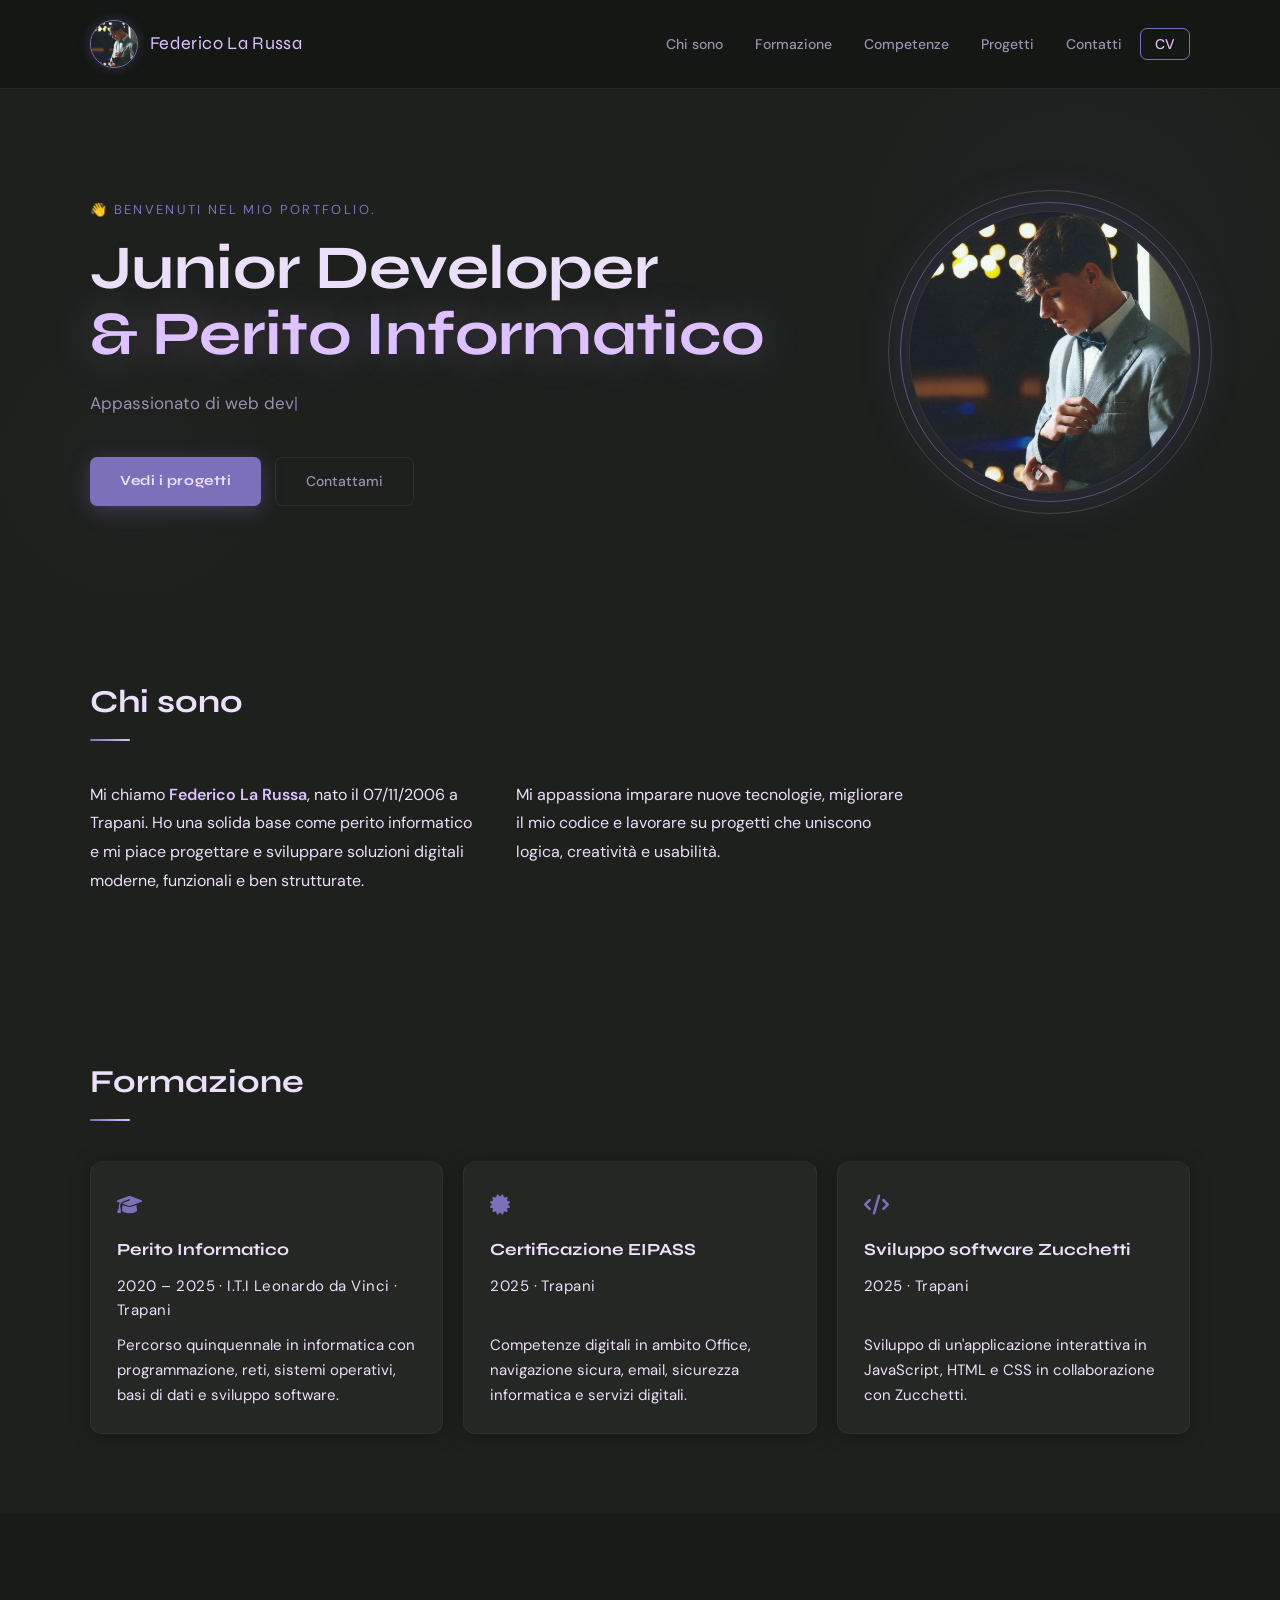
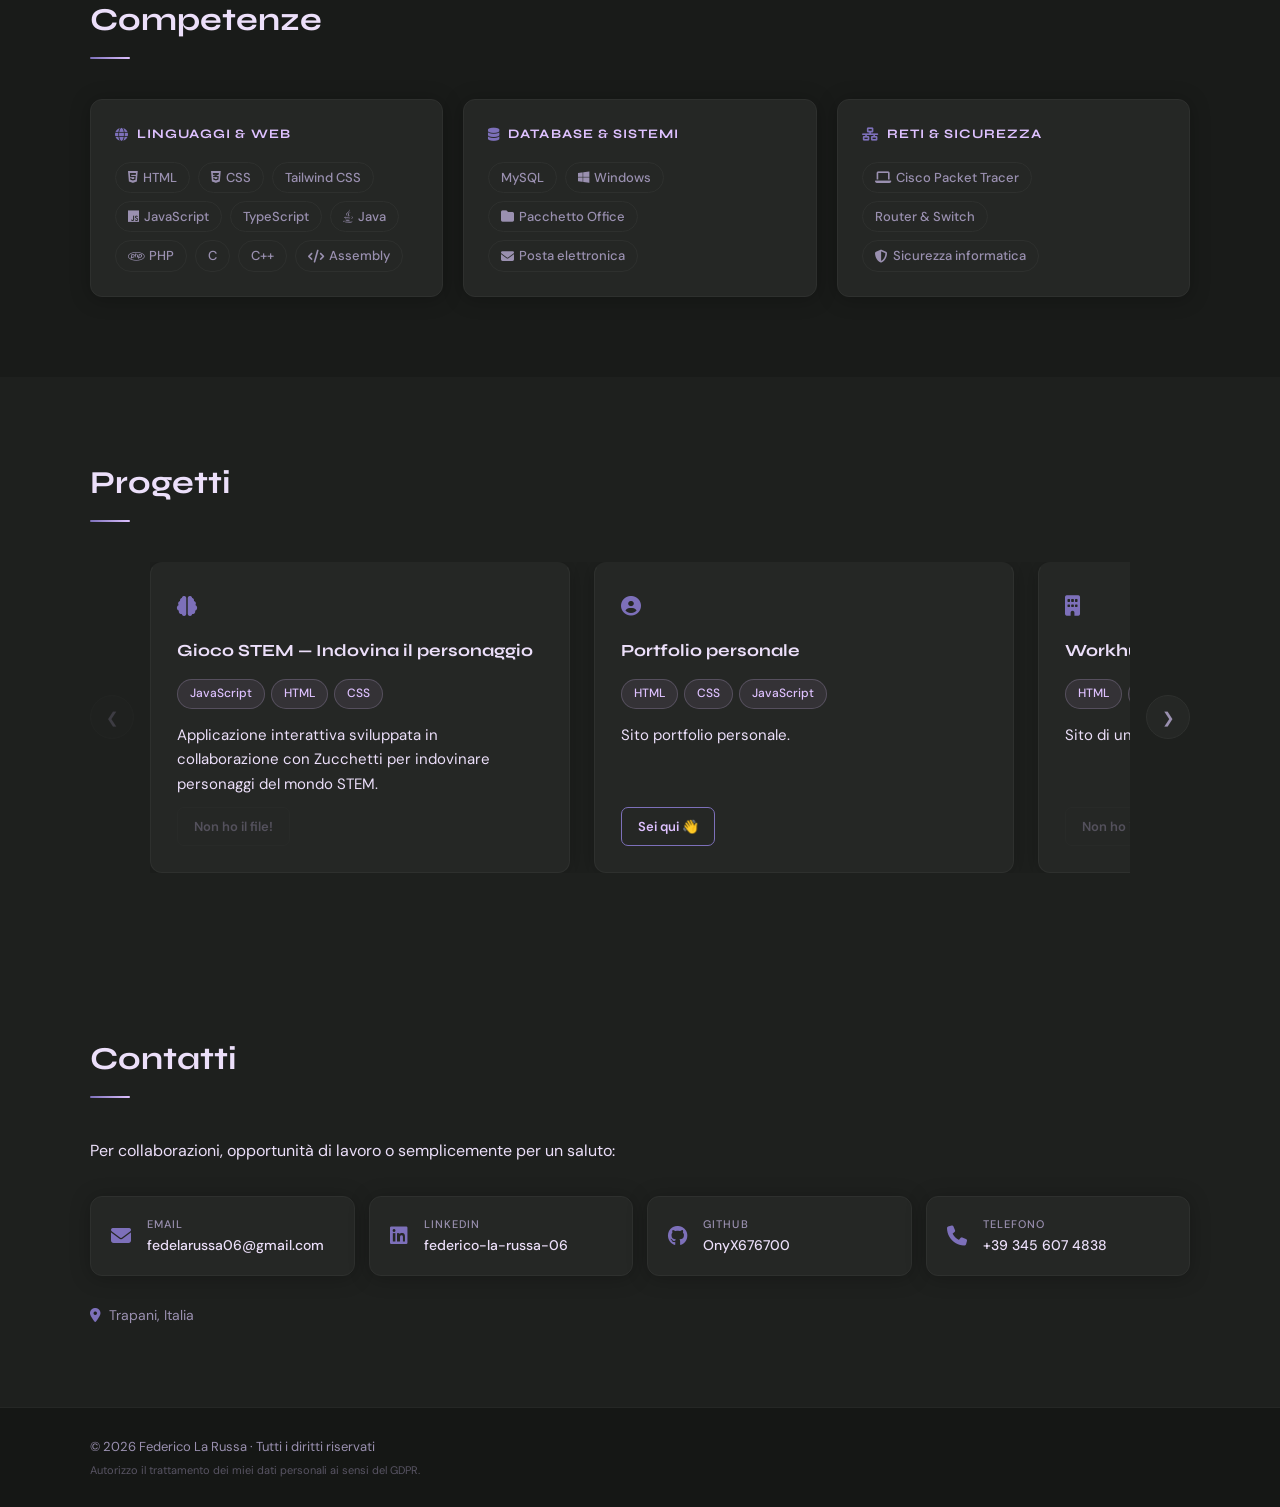
==== portfolio/homepage.html @ 100d07de "aggiunta CV, sistemato carousel e inifne img" ====
<!DOCTYPE html>
<html lang="it">
<head>
  <meta charset="UTF-8">
  <title>Personal Portfolio</title>
  <meta name="viewport" content="width=device-width, initial-scale=1">
  <link rel="icon" href="img/logo.png" type="image/jpeg">
  <meta name="description" content="Portfolio di Federico La Russa, Junior Developer e Perito Informatico da Trapani.">
  <meta name="author" content="Federico La Russa">
  <meta property="og:title" content="Personal Portfolio">
  <meta property="og:description" content="Portfolio di Federico La Russa, Junior Developer e Perito Informatico.">
  <meta property="og:type" content="website">
  <meta property="og:image" content="img/Pic.png">
  <link rel="preconnect" href="https://fonts.googleapis.com">
  <link rel="preconnect" href="https://fonts.gstatic.com" crossorigin>
  <link href="https://fonts.googleapis.com/css2?family=Syne:wght@700;800&family=DM+Sans:wght@400;500&display=swap" rel="stylesheet">
  <link rel="stylesheet" href="https://cdnjs.cloudflare.com/ajax/libs/font-awesome/6.5.2/css/all.min.css">
  <link rel="stylesheet" href="styles.css">
  <script src="function.js" defer></script>
</head>
<body>

<header id="site-header">
  <div class="container header-content">
    <div class="header-left">
      <img src="img/Pic.png" alt="Foto di Federico La Russa" class="profile-pic" width="48" height="48" fetchpriority="high">
      <span class="header-name">Federico La Russa</span>
    </div>
    <nav aria-label="Navigazione principale">
      <ul>
        <li><a href="#about" data-nav>Chi sono</a></li>
        <li><a href="#education" data-nav>Formazione</a></li>
        <li><a href="#skills" data-nav>Competenze</a></li>
        <li><a href="#projects" data-nav>Progetti</a></li>
        <li><a href="#contact" data-nav>Contatti</a></li>
        <li><a href="cv.pdf" download="CV.pdf" class="cv-link">CV</a></li>
      </ul>
    </nav>
  </div>
</header>

<main>

  <section id="hero">
    <div class="container hero-layout">
      <div class="hero-text">
        <p class="hero-label">👋 Benvenuti nel mio portfolio.</p>
        <h1>Junior Developer<br><span class="accent">&amp; Perito Informatico</span></h1>
        <p class="hero-sub" id="typing-target"></p>
        <div class="hero-cta">
          <a href="#projects" class="btn-primary">Vedi i progetti</a>
          <a href="#contact" class="btn-ghost">Contattami</a>
        </div>
      </div>
      <div class="hero-image">
        <div class="avatar-ring">
          <img src="img/Pic.png" alt="Ritratto di Federico La Russa" class="avatar" width="280" height="280">
        </div>
      </div>
    </div>
  </section>

  <section id="about">
    <div class="container">
      <h2 class="section-title reveal">Chi sono</h2>
      <div class="about-grid reveal">
        <p>Mi chiamo <strong>Federico La Russa</strong>, nato il 07/11/2006 a Trapani. Ho una solida base come perito informatico e mi piace progettare e sviluppare soluzioni digitali moderne, funzionali e ben strutturate.</p>
        <p>Mi appassiona imparare nuove tecnologie, migliorare il mio codice e lavorare su progetti che uniscono logica, creatività e usabilità.</p>
      </div>
    </div>
  </section>

  <section id="education">
    <div class="container">
      <h2 class="section-title reveal">Formazione</h2>
      <div class="cards">
        <article class="card reveal">
          <div class="card-icon"><i class="fa-solid fa-graduation-cap"></i></div>
          <h3>Perito Informatico</h3>
          <p class="card-meta">2020 – 2025 · I.T.I Leonardo da Vinci · Trapani</p>
          <p>Percorso quinquennale in informatica con programmazione, reti, sistemi operativi, basi di dati e sviluppo software.</p>
        </article>
        <article class="card reveal">
          <div class="card-icon"><i class="fa-solid fa-certificate"></i></div>
          <h3>Certificazione EIPASS</h3>
          <p class="card-meta">2025 · Trapani</p>
          <p>Competenze digitali in ambito Office, navigazione sicura, email, sicurezza informatica e servizi digitali.</p>
        </article>
        <article class="card reveal">
          <div class="card-icon"><i class="fa-solid fa-code"></i></div>
          <h3>Sviluppo software Zucchetti</h3>
          <p class="card-meta">2025 · Trapani</p>
          <p>Sviluppo di un'applicazione interattiva in JavaScript, HTML e CSS in collaborazione con Zucchetti.</p>
        </article>
      </div>
    </div>
  </section>

  <section id="skills">
    <div class="container">
      <h2 class="section-title reveal">Competenze</h2>
      <div class="skills-grid">
        <div class="skill-group reveal">
          <h3><i class="fa-solid fa-globe"></i> Linguaggi &amp; Web</h3>
          <div class="badges">
            <span class="badge"><i class="fa-brands fa-html5"></i> HTML</span>
            <span class="badge"><i class="fa-brands fa-css3-alt"></i> CSS</span>
            <span class="badge"> Tailwind CSS</span>
            <span class="badge"><i class="fa-brands fa-js"></i> JavaScript</span>
            <span class="badge"> TypeScript</span>
            <span class="badge"><i class="fa-brands fa-java"></i> Java</span>
            <span class="badge"><i class="fa-brands fa-php"></i> PHP</span>
            <span class="badge"> C</span>
            <span class="badge"> C++</span>
            <span class="badge"><i class="fa-solid fa-code"></i> Assembly</span>
          </div>
        </div>
        <div class="skill-group reveal">
          <h3><i class="fa-solid fa-database"></i> Database &amp; Sistemi</h3>
          <div class="badges">
            <span class="badge"> MySQL</span>
            <span class="badge"><i class="fa-brands fa-windows"></i> Windows</span>
            <span class="badge"><i class="fa-solid fa-folder"></i> Pacchetto Office</span>
            <span class="badge"><i class="fa-solid fa-envelope"></i> Posta elettronica</span>
          </div>
        </div>
        <div class="skill-group reveal">
          <h3><i class="fa-solid fa-network-wired"></i> Reti &amp; Sicurezza</h3>
          <div class="badges">
            <span class="badge"><i class="fa-solid fa-laptop"></i> Cisco Packet Tracer</span>
            <span class="badge"> Router &amp; Switch</span>
            <span class="badge"><i class="fa-solid fa-shield-alt"></i> Sicurezza informatica</span>
          </div>
        </div>
      </div>
    </div>
  </section>

  <section id="projects">
    <div class="container">
      <h2 class="section-title reveal">Progetti</h2>
      <div class="carousel-wrapper">
        <button class="carousel-btn prev" aria-label="Precedente">&#10094;</button>
        <div class="carousel">
          <div class="carousel-track">
            <article class="card card--project">
              <div class="card-icon"><i class="fa-solid fa-brain"></i></div>
              <h3>Gioco STEM — Indovina il personaggio</h3>
              <div class="tech-badges">
                <span class="badge badge--tech">JavaScript</span>
                <span class="badge badge--tech">HTML</span>
                <span class="badge badge--tech">CSS</span>
              </div>
              <p>Applicazione interattiva sviluppata in collaborazione con Zucchetti per indovinare personaggi del mondo STEM.</p>
              <a href="#" class="btn-card disabled">Non ho il file!</a>
            </article>
            <article class="card card--project">
              <div class="card-icon"><i class="fa-solid fa-user-circle"></i></div>
              <h3>Portfolio personale</h3>
              <div class="tech-badges">
                <span class="badge badge--tech">HTML</span>
                <span class="badge badge--tech">CSS</span>
                <span class="badge badge--tech">JavaScript</span>
              </div>
              <p>Sito portfolio personale.</p>
              <a href="#" class="btn-card">Sei qui 👋</a>
            </article>
            <article class="card card--project">
              <div class="card-icon"><i class="fa-solid fa-building"></i></div>
              <h3>Workhub Milano</h3>
              <div class="tech-badges">
                <span class="badge badge--tech">HTML</span>
                <span class="badge badge--tech">CSS</span>
                <span class="badge badge--tech">JavaScript</span>
                <span class="badge badge--tech">Tailwind CSS</span>
              </div>
              <p>Sito di un centro di lavoro collaborativo a Milano.</p>
              <a href="#" class="btn-card disabled">Non ho il file!</a>
            </article>
          </div>
        </div>
        <button class="carousel-btn next" aria-label="Successivo">&#10095;</button>
      </div>
    </div>
  </section>

  <section id="contact">
    <div class="container">
      <h2 class="section-title reveal">Contatti</h2>
      <p class="contact-intro reveal">Per collaborazioni, opportunità di lavoro o semplicemente per un saluto:</p>
      <div class="contact-grid reveal">
        <a href="mailto:fedelarussa06@gmail.com" class="contact-card">
          <i class="fa-solid fa-envelope"></i>
          <div>
            <span class="contact-label">Email</span>
            <span class="contact-value">fedelarussa06@gmail.com</span>
          </div>
        </a>
        <a href="https://www.linkedin.com/in/federico-la-russa-06/" target="_blank" rel="noopener" class="contact-card">
          <i class="fa-brands fa-linkedin"></i>
          <div>
            <span class="contact-label">LinkedIn</span>
            <span class="contact-value">federico-la-russa-06</span>
          </div>
        </a>
        <a href="https://github.com/OnyX676700" target="_blank" rel="noopener" class="contact-card">
          <i class="fa-brands fa-github"></i>
          <div>
            <span class="contact-label">GitHub</span>
            <span class="contact-value">OnyX676700</span>
          </div>
        </a>
        <a href="tel:+393456074838" class="contact-card">
          <i class="fa-solid fa-phone"></i>
          <div>
            <span class="contact-label">Telefono</span>
            <span class="contact-value">+39 345 607 4838</span>
          </div>
        </a>
      </div>
      <p class="contact-location reveal"><i class="fa-solid fa-map-marker-alt"></i> Trapani, Italia</p>
    </div>
  </section>

</main>

<footer>
  <div class="container footer-inner">
    <p>© <span id="year"></span> Federico La Russa · Tutti i diritti riservati</p>
    <p class="small">Autorizzo il trattamento dei miei dati personali ai sensi del GDPR.</p>
  </div>
</footer>

</body>
</html>
---- portfolio/styles.css ----
/* =============================================
   VARIABILI CSS
   ============================================= */
:root {
  --accent:       #7D70BA;
  --accent-light: #DEC1FF;
  --bg:           #1E201E;
  --bg-alt:       #191b19;
  --bg-card:      #252725;
  --text:         #ECDFFA;
  --text-muted:   #9a90b0;
  --header-bg:    #151715;
  --card-border:  #2e302e;
  --card-shadow:  0 2px 20px rgba(0,0,0,0.25);
  --card-hover:   0 8px 40px rgba(125,112,186,0.2);
  --radius:       12px;
  --radius-sm:    7px;
  --font-display: 'Syne', sans-serif;
  --font-body:    'DM Sans', sans-serif;
  --transition:   0.25s ease;
}

/* =============================================
   RESET & BASE
   ============================================= */
*, *::before, *::after { margin: 0; padding: 0; box-sizing: border-box; }
html { scroll-behavior: smooth; }
body {
  font-family: var(--font-body);
  background-color: var(--bg);
  color: var(--text);
  line-height: 1.65;
  -webkit-font-smoothing: antialiased;
}
a { color: inherit; text-decoration: none; }
img { display: block; max-width: 100%; }

/* =============================================
   LAYOUT
   ============================================= */
.container {
  width: min(1100px, 100% - 48px);
  margin-inline: auto;
}
section { padding: 80px 0; }
section:nth-of-type(even) { background-color: var(--bg-alt); }

/* =============================================
   HEADER
   ============================================= */
#site-header {
  background-color: var(--header-bg);
  padding: 20px 0;
  position: sticky;
  top: 0;
  z-index: 100;
  border-bottom: 1px solid #252725;
  transition: border-color var(--transition), box-shadow var(--transition);
}
#site-header.scrolled {
  border-bottom-color: var(--accent);
  box-shadow: 0 4px 24px rgba(125,112,186,0.2);
}
.header-content {
  display: flex;
  align-items: center;
  justify-content: space-between;
  gap: 20px;
}
.header-left { display: flex; align-items: center; gap: 12px; }
.header-name {
  font-family: var(--font-display);
  font-size: 18px;
  color: var(--accent-light);
  letter-spacing: 0.02em;
}
.profile-pic {
  width: 48px; height: 48px;
  border-radius: 50%;
  object-fit: cover;
  object-position: center 20%;
  border: 1.5px solid var(--accent);
  box-shadow: 0 0 12px rgba(125,112,186,0.3);
}
nav ul { display: flex; gap: 4px; list-style: none; }
nav a {
  font-size: 14px;
  font-weight: 500;
  color: var(--text-muted);
  padding: 6px 14px;
  border-radius: var(--radius-sm);
  transition: color var(--transition);
  position: relative;
}
nav a::after {
  content: "";
  position: absolute;
  bottom: 2px; left: 14px; right: 14px;
  height: 1px;
  background: linear-gradient(90deg, var(--accent), var(--accent-light));
  transform: scaleX(0);
  transform-origin: left;
  transition: transform 0.3s ease;
}
nav a:hover, nav a.active { color: var(--accent-light); }
nav a:hover::after, nav a.active::after { transform: scaleX(1); }
.cv-link {
  border: 1px solid var(--accent) !important;
  border-radius: var(--radius-sm);
  color: var(--accent-light) !important;
  padding: 6px 14px !important;
  transition: background var(--transition), color var(--transition) !important;
}
.cv-link:hover {
  background: var(--accent);
  color: var(--text) !important;
}

/* =============================================
   HERO
   ============================================= */
#hero {
  padding: 110px 0 90px;
  background: var(--bg);
  overflow: hidden;
  position: relative;
}
#hero::before {
  content: "";
  position: absolute;
  top: -120px; right: -80px;
  width: 560px; height: 560px;
  background: radial-gradient(circle, rgba(125,112,186,0.03) 0%, transparent 60%);
  pointer-events: none;
}
#hero::after {
  content: "";
  position: absolute;
  bottom: -60px; left: -60px;
  width: 380px; height: 380px;
  background: radial-gradient(circle, rgba(222,193,255,0.01) 0%, transparent 60%);
  pointer-events: none;
}
.hero-layout {
  display: grid;
  grid-template-columns: 1fr auto;
  align-items: center;
  gap: 70px;
  position: relative;
  z-index: 1;
}
.hero-label {
  font-size: 13px;
  color: var(--accent);
  margin-bottom: 16px;
  letter-spacing: 0.18em;
  text-transform: uppercase;
}
.hero-text h1 {
  font-family: var(--font-display);
  font-size: clamp(38px, 5vw, 62px);
  line-height: 1.05;
  color: var(--text);
  margin-bottom: 22px;
  letter-spacing: -0.01em;
}
.hero-text h1 .accent {
  color: var(--accent-light);
  text-shadow: 0 0 40px rgba(222,193,255,0.25);
}
.hero-sub {
  font-size: 17px;
  color: var(--text-muted);
  max-width: 480px;
  margin-bottom: 40px;
  min-height: 28px;
}
.hero-sub::after {
  content: "|";
  color: var(--accent);
  animation: blink 0.8s step-end infinite;
}
@keyframes blink { 50% { opacity: 0; } }
.hero-cta { display: flex; gap: 14px; flex-wrap: wrap; }
.btn-primary {
  background: var(--accent);
  color: var(--text);
  font-weight: 700;
  font-family: var(--font-display);
  padding: 12px 30px;
  border-radius: var(--radius-sm);
  font-size: 14px;
  letter-spacing: 0.04em;
  transition: background var(--transition), transform var(--transition), box-shadow var(--transition);
  box-shadow: 0 4px 20px rgba(125,112,186,0.35);
}
.btn-primary:hover {
  background: var(--accent-light);
  color: #1E201E;
  transform: translateY(-2px);
  box-shadow: 0 8px 28px rgba(222,193,255,0.3);
}
.btn-ghost {
  color: var(--text-muted);
  font-weight: 500;
  padding: 12px 30px;
  border-radius: var(--radius-sm);
  font-size: 14px;
  border: 1px solid var(--card-border);
  transition: border-color var(--transition), color var(--transition), transform var(--transition);
}
.btn-ghost:hover {
  border-color: var(--accent);
  color: var(--text);
  transform: translateY(-2px);
}
.hero-image { display: flex; align-items: center; justify-content: center; }
.avatar-ring { position: relative; width: 280px; height: 280px; }
.avatar-ring::before {
  content: "";
  position: absolute; inset: -10px;
  border-radius: 50%;
  border: 1px solid var(--accent);
  opacity: 0.6;
  animation: pulse-ring 4s ease-in-out infinite;
}
.avatar-ring::after {
  content: "";
  position: absolute; inset: -22px;
  border-radius: 50%;
  border: 1px solid var(--accent-light);
  opacity: 0.2;
  animation: pulse-ring 4s ease-in-out 1s infinite;
}
@keyframes pulse-ring {
  0%, 100% { transform: scale(1); opacity: 0.2; }
  50%       { transform: scale(1.03); opacity: 0.6; }
}
.avatar {
  width: 280px; height: 280px;
  border-radius: 50%;
  object-fit: cover;
  object-position: center 20%;
  box-shadow: 0 0 50px rgba(125,112,186,0.25), 0 0 0 1px rgba(125,112,186,0.15);
  position: relative; z-index: 1;
}

/* =============================================
   TITOLI SEZIONE
   ============================================= */
.section-title {
  font-family: var(--font-display);
  font-size: clamp(24px, 3vw, 32px);
  color: var(--text);
  margin-bottom: 40px;
  display: inline-block;
}
.section-title::after {
  content: "";
  display: block;
  width: 40px; height: 2px;
  background: linear-gradient(90deg, var(--accent), var(--accent-light));
  margin-top: 10px;
  border-radius: 2px;
}

/* =============================================
   CHI SONO
   ============================================= */
#about { background: var(--bg); }
.about-grid {
  display: grid;
  grid-template-columns: 1fr 1fr;
  gap: 32px;
  max-width: 820px;
}
.about-grid p { font-size: 16px; color: var(--text); line-height: 1.8; }
.about-grid strong { color: var(--accent-light); font-weight: 600; }

/* =============================================
   CARDS
   ============================================= */
.cards {
  display: grid;
  grid-template-columns: repeat(auto-fit, minmax(280px, 1fr));
  gap: 20px;
}
.card {
  background: var(--bg-card);
  border-radius: var(--radius);
  padding: 26px;
  box-shadow: var(--card-shadow);
  display: flex;
  flex-direction: column;
  gap: 10px;
  border: 1px solid var(--card-border);
  border-top: 2px solid transparent;
  transition: transform var(--transition), box-shadow var(--transition), border-color var(--transition);
}
.card:hover {
  transform: translateY(-5px);
  box-shadow: var(--card-hover);
  border-top-color: var(--accent);
  border-color: #555250;
}
.card-icon { font-size: 20px; color: var(--accent); margin-bottom: 4px; }
.card h3 { font-family: var(--font-display); font-size: 17px; color: var(--text); }
.card-meta { font-size: 12px; color: var(--text-muted); letter-spacing: 0.03em; }
.card p { font-size: 15px; color: var(--text); line-height: 1.65; flex: 1; }
.tech-badges { display: flex; flex-wrap: wrap; gap: 6px; margin: 4px 0; }
.btn-card {
  display: inline-block;
  margin-top: auto;
  padding: 8px 16px;
  background: transparent;
  color: var(--accent-light);
  font-weight: 600;
  font-size: 13px;
  border-radius: var(--radius-sm);
  align-self: flex-start;
  border: 1px solid var(--accent);
  transition: background var(--transition), color var(--transition), box-shadow var(--transition);
}
.btn-card:hover {
  background: var(--accent);
  color: var(--text);
  box-shadow: 0 4px 16px rgba(125,112,186,0.3);
}
.btn-card.disabled {
  border-color: var(--card-border);
  color: var(--text-muted);
  opacity: 0.4;
  pointer-events: none;
}

/* =============================================
   BADGE / CHIP
   ============================================= */
.badge {
  display: inline-flex;
  align-items: center;
  gap: 5px;
  background: #252725;
  color: var(--text-muted);
  font-size: 13px;
  font-weight: 500;
  padding: 4px 12px;
  border-radius: 20px;
  border: 1px solid var(--card-border);
  transition: background var(--transition), color var(--transition), border-color var(--transition);
}
.badge:hover {
  background: rgba(125,112,186,0.15);
  color: var(--text);
  border-color: var(--accent);
}
.badge--tech {
  background: rgba(222,193,255,0.08);
  color: var(--accent-light);
  border-color: rgba(222,193,255,0.2);
  font-size: 12px;
}

/* =============================================
   SKILLS
   ============================================= */
#skills { background: var(--bg-alt); }
.skills-grid {
  display: grid;
  grid-template-columns: repeat(auto-fit, minmax(240px, 1fr));
  gap: 20px;
}
.skill-group {
  background: var(--bg-card);
  border-radius: var(--radius);
  padding: 24px;
  box-shadow: var(--card-shadow);
  border: 1px solid var(--card-border);
  transition: transform var(--transition), box-shadow var(--transition), border-color var(--transition);
}
.skill-group:hover {
  transform: translateY(-3px);
  box-shadow: var(--card-hover);
  border-color: var(--accent);
}
.skill-group h3 {
  font-family: var(--font-display);
  font-size: 13px;
  margin-bottom: 16px;
  color: var(--accent-light);
  display: flex;
  align-items: center;
  gap: 8px;
  letter-spacing: 0.08em;
  text-transform: uppercase;
}
.skill-group h3 i { color: var(--accent); }
.badges { display: flex; flex-wrap: wrap; gap: 8px; }

/* =============================================
   CONTATTI
   ============================================= */
#contact { background: var(--bg); }
.contact-intro { font-size: 16px; color: var(--text); margin-bottom: 32px; }
.contact-grid {
  display: grid;
  grid-template-columns: repeat(auto-fit, minmax(240px, 1fr));
  gap: 14px;
  margin-bottom: 28px;
}
.contact-card {
  display: flex;
  align-items: center;
  gap: 16px;
  background: var(--bg-card);
  padding: 18px 20px;
  border-radius: var(--radius);
  box-shadow: var(--card-shadow);
  border: 1px solid var(--card-border);
  transition: border-color var(--transition), transform var(--transition), box-shadow var(--transition);
}
.contact-card:hover {
  border-color: var(--accent-light);
  transform: translateY(-3px);
  box-shadow: var(--card-hover);
}
.contact-card i { font-size: 20px; color: var(--accent); flex-shrink: 0; }
.contact-card div { display: flex; flex-direction: column; }
.contact-label {
  font-size: 11px;
  color: var(--text-muted);
  text-transform: uppercase;
  letter-spacing: 0.1em;
  font-weight: 500;
}
.contact-value { font-size: 14px; color: var(--text); font-weight: 500; word-break: break-all; }
.contact-location {
  font-size: 14px;
  color: var(--text-muted);
  display: flex;
  align-items: center;
  gap: 8px;
}
.contact-location i { color: var(--accent); }

/* =============================================
   FOOTER
   ============================================= */
footer {
  background: var(--header-bg);
  color: var(--text-muted);
  padding: 28px 0;
  font-size: 13px;
  border-top: 1px solid #252725;
}
.footer-inner { display: flex; flex-direction: column; gap: 4px; }
footer .small { font-size: 11px; opacity: 0.5; }

/* =============================================
   REVEAL ON SCROLL
   ============================================= */
.reveal {
  opacity: 0;
  transform: translateY(24px);
  transition: opacity 0.7s ease, transform 0.7s ease;
}
.reveal.visible { opacity: 1; transform: translateY(0); }
.cards .reveal:nth-child(2) { transition-delay: 0.1s; }
.cards .reveal:nth-child(3) { transition-delay: 0.2s; }
.contact-grid .reveal:nth-child(2) { transition-delay: 0.1s; }
.contact-grid .reveal:nth-child(3) { transition-delay: 0.2s; }
.contact-grid .reveal:nth-child(4) { transition-delay: 0.3s; }

/* =============================================
   ACCESSIBILITÀ
   ============================================= */
@media (prefers-reduced-motion: reduce) {
  html { scroll-behavior: auto; }
  .reveal, .btn-primary, .btn-ghost, .card, .contact-card, .skill-group {
    transition: none; animation: none;
  }
  .reveal { opacity: 1; transform: none; }
  .avatar-ring::before, .avatar-ring::after, .hero-sub::after { animation: none; }
}

/* =============================================
   CAROUSEL PROGETTI
   ============================================= */
.carousel-wrapper {
  display: flex;
  align-items: center;
  gap: 16px;
}
.carousel {
  overflow: hidden;
  flex: 1;
  min-width: 0;
}
.carousel-track {
  display: flex;
  gap: 24px;
  transition: transform 0.4s cubic-bezier(0.25, 0.46, 0.45, 0.94);
}
.card--project {
  flex: 0 0 calc(50% - 12px);
  min-width: 280px;
  max-width: 420px;
}
.carousel-btn {
  flex-shrink: 0;
  width: 44px;
  height: 44px;
  border-radius: 50%;
  background: var(--bg-card);
  border: 1px solid var(--card-border);
  color: var(--text-muted);
  font-size: 15px;
  cursor: pointer;
  display: flex;
  align-items: center;
  justify-content: center;
  transition: background var(--transition), border-color var(--transition), color var(--transition), opacity var(--transition);
  line-height: 1;
}
.carousel-btn:hover:not(:disabled) {
  background: var(--accent);
  border-color: var(--accent);
  color: var(--text);
  box-shadow: 0 4px 16px rgba(125,112,186,0.35);
}
.carousel-btn:disabled {
  opacity: 0.25;
  cursor: default;
}

/* =============================================
   RESPONSIVE
   ============================================= */
@media (max-width: 900px) {
  .hero-layout { grid-template-columns: 1fr; text-align: center; }
  .hero-image { order: -1; }
  .avatar-ring, .avatar { width: 200px; height: 200px; }
  .hero-cta { justify-content: center; }
  .hero-sub { margin-inline: auto; }
  .about-grid { grid-template-columns: 1fr; }
  .card--project { flex: 0 0 calc(80% - 12px); }
}
@media (max-width: 768px) {
  section { padding: 60px 0; }
  .header-content { flex-direction: column; gap: 12px; text-align: center; }
  nav ul { flex-wrap: wrap; justify-content: center; gap: 4px; }
  nav a { font-size: 13px; padding: 5px 10px; }
  .hero-layout { gap: 36px; }
  #hero { padding: 60px 0 50px; }
  .carousel-btn { width: 36px; height: 36px; font-size: 13px; }
  .card--project { flex: 0 0 calc(90% - 12px); }
}
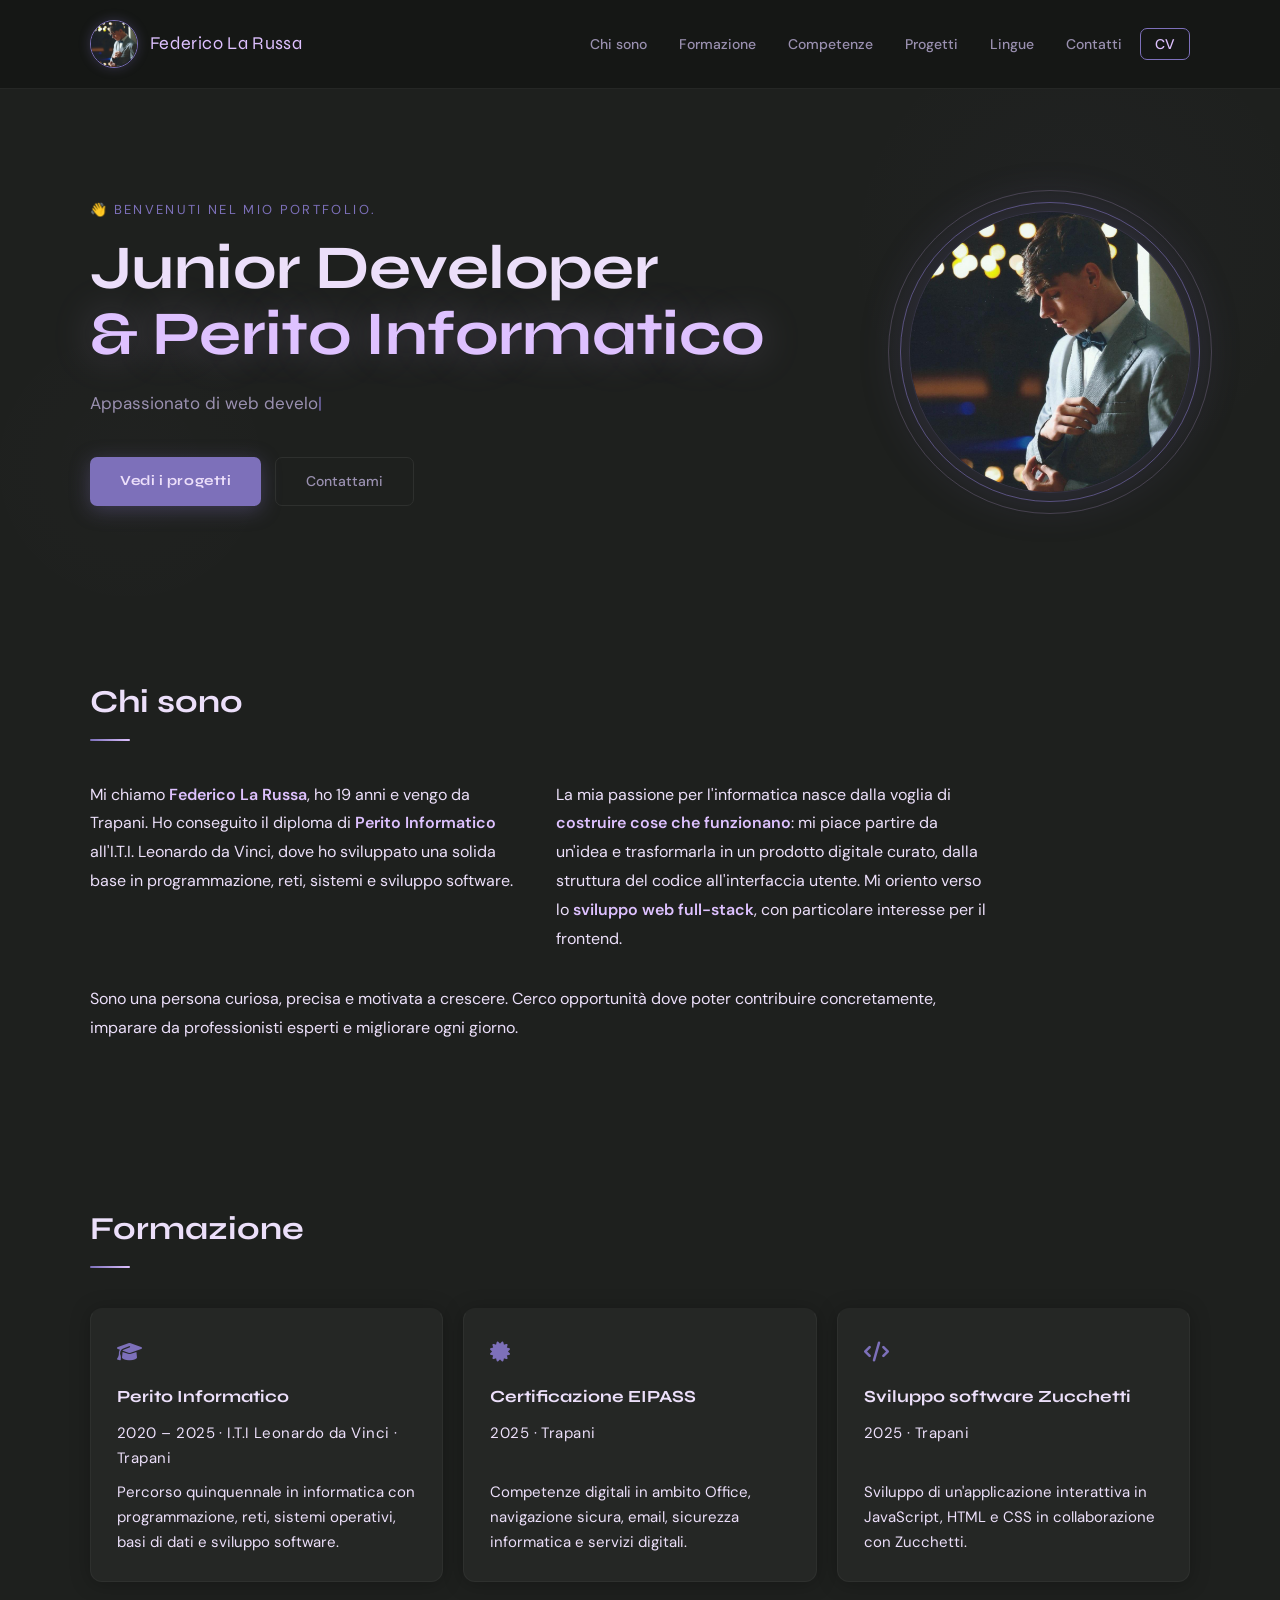
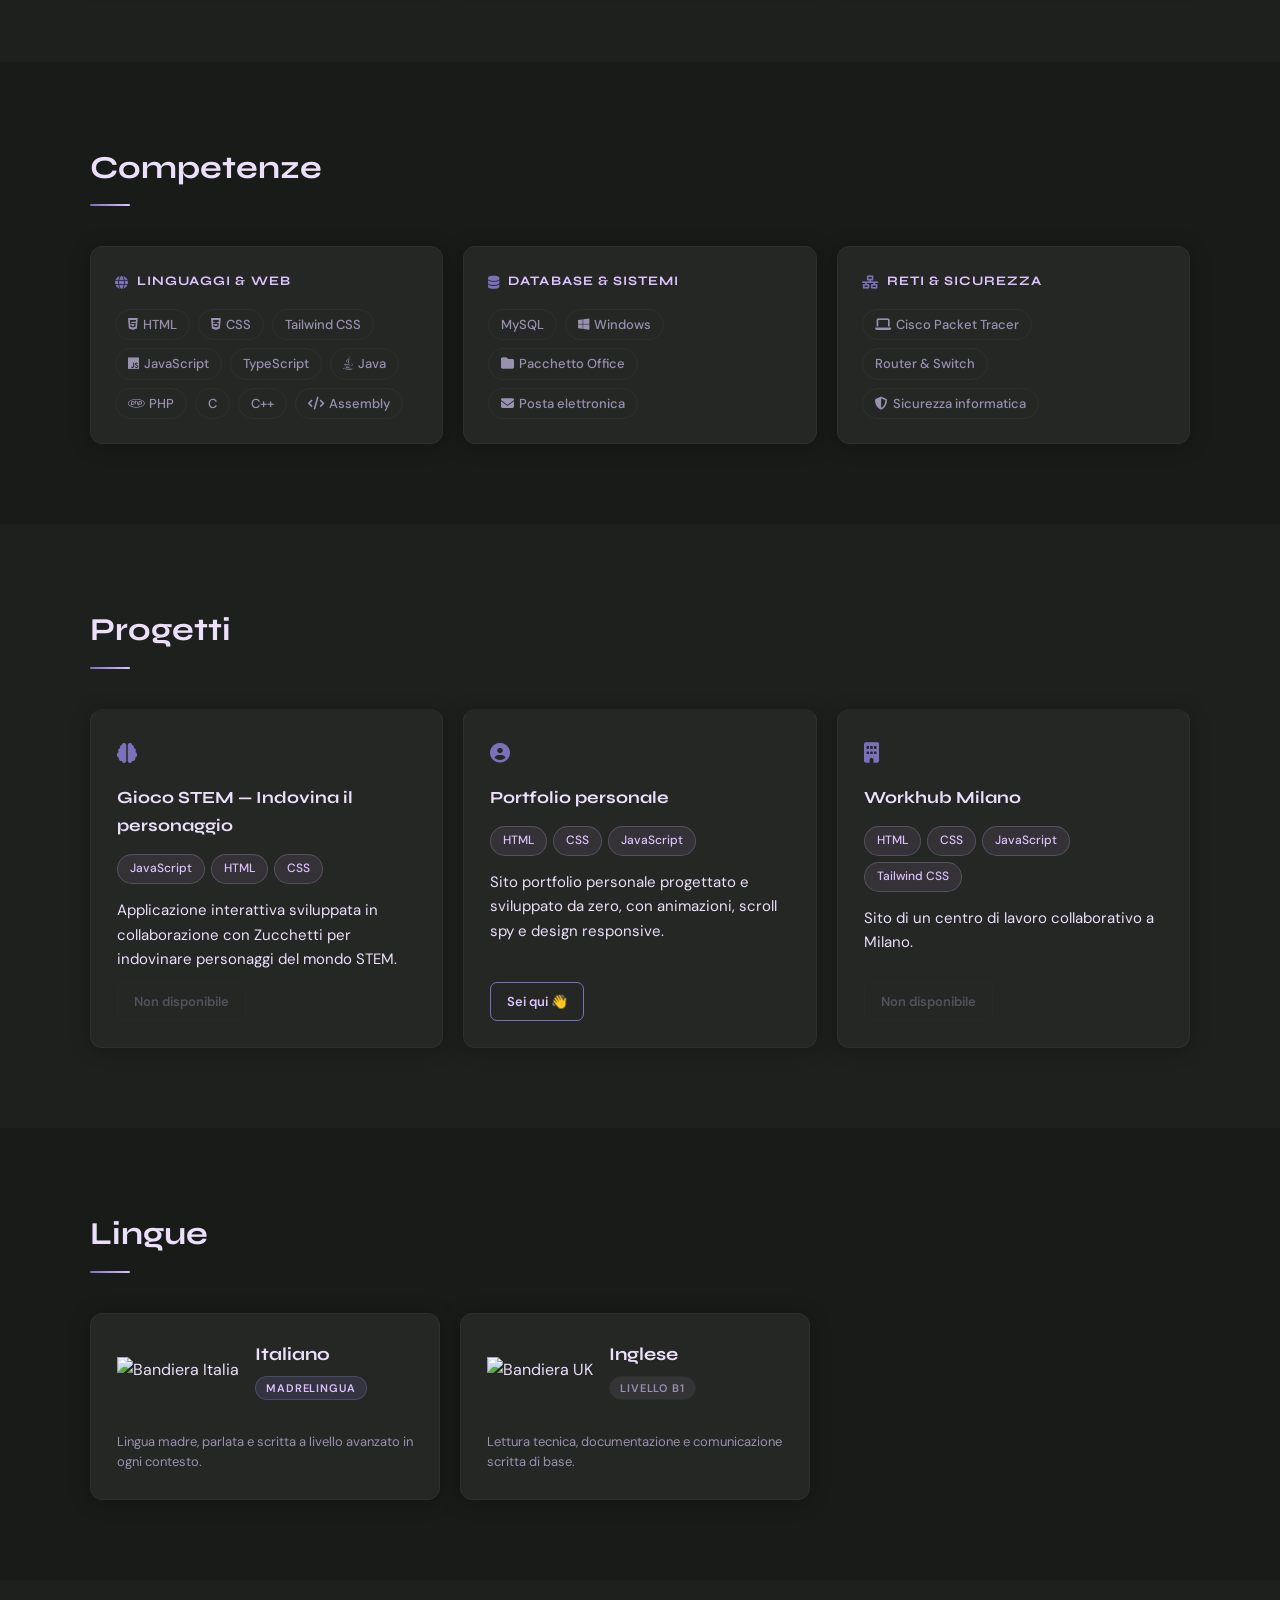
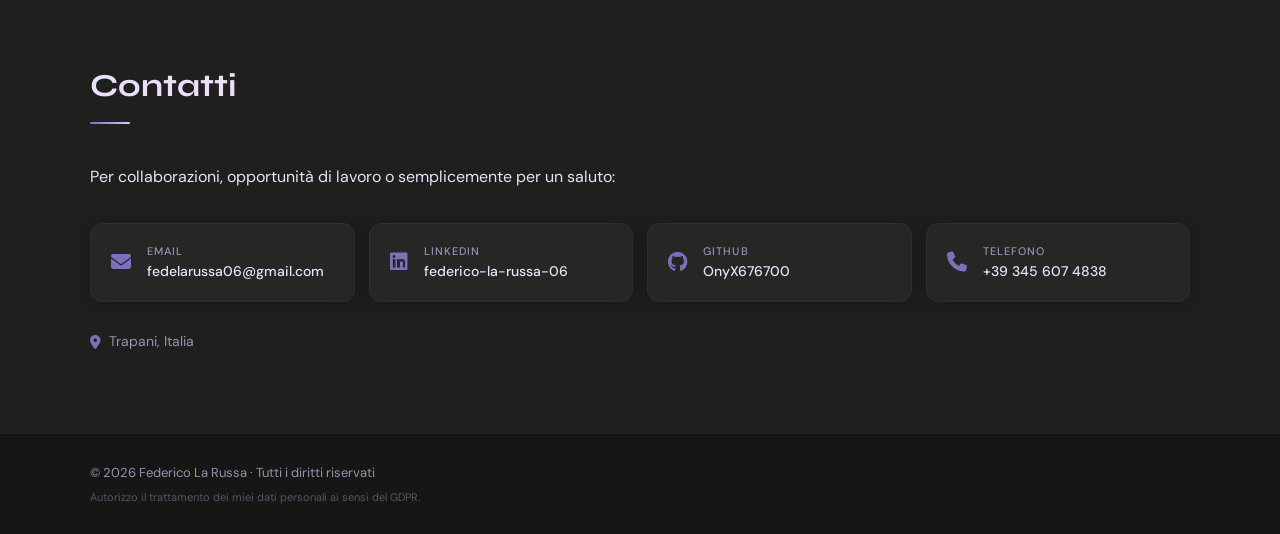
==== commit ae7e31ac: "cambio logo, aggiunta lingue" ====
--- a/portfolio/homepage.html
+++ b/portfolio/homepage.html
@@ -3,103 +3,158 @@
 <head>
   <meta charset="UTF-8">
   <title>Personal Portfolio</title>
+
+  <!-- Viewport: adatta il layout alla larghezza del dispositivo (fondamentale per il responsive) -->
   <meta name="viewport" content="width=device-width, initial-scale=1">
-  <link rel="icon" href="img/logo.png" type="image/jpeg">
+
+  <!-- Favicon mostrato nella tab del browser -->
+  <link rel="icon" href="img/favicon.png" type="image/jpeg">
+
+  <!-- Meta SEO: description e author vengono letti dai motori di ricerca -->
   <meta name="description" content="Portfolio di Federico La Russa, Junior Developer e Perito Informatico da Trapani.">
   <meta name="author" content="Federico La Russa">
+
+  <!-- Open Graph: definisce titolo, descrizione e immagine di anteprima
+       quando il link viene condiviso su LinkedIn, WhatsApp, ecc. -->
   <meta property="og:title" content="Personal Portfolio">
   <meta property="og:description" content="Portfolio di Federico La Russa, Junior Developer e Perito Informatico.">
   <meta property="og:type" content="website">
   <meta property="og:image" content="img/Pic.png">
+
+  <!-- Preconnect: il browser apre subito la connessione TCP verso Google Fonts
+       ancora prima di scaricare i CSS, riducendo la latenza percepita -->
   <link rel="preconnect" href="https://fonts.googleapis.com">
   <link rel="preconnect" href="https://fonts.gstatic.com" crossorigin>
+
+  <!-- Font Google: Syne (titoli display) e DM Sans (testo corpo) -->
   <link href="https://fonts.googleapis.com/css2?family=Syne:wght@700;800&family=DM+Sans:wght@400;500&display=swap" rel="stylesheet">
+
+  <!-- Font Awesome 6: libreria di icone SVG usate in badge, card e contatti -->
   <link rel="stylesheet" href="https://cdnjs.cloudflare.com/ajax/libs/font-awesome/6.5.2/css/all.min.css">
+
+  <!-- Foglio di stile principale del sito -->
   <link rel="stylesheet" href="styles.css">
+
+  <!-- defer: lo script viene scaricato in parallelo ma eseguito solo dopo
+       che tutto l'HTML è stato parsato, evitando blocchi al rendering -->
   <script src="function.js" defer></script>
 </head>
 <body>
 
+<!--  HEADER  -->
 <header id="site-header">
   <div class="container header-content">
+
+    <!-- Logo: foto profilo in miniatura + nome -->
     <div class="header-left">
+
       <img src="img/Pic.png" alt="Foto di Federico La Russa" class="profile-pic" width="48" height="48" fetchpriority="high">
       <span class="header-name">Federico La Russa</span>
     </div>
+
+    <!-- Navigazione principale -->
     <nav aria-label="Navigazione principale">
       <ul>
-        <li><a href="#about" data-nav>Chi sono</a></li>
+        <li><a href="#about"     data-nav>Chi sono</a></li>
         <li><a href="#education" data-nav>Formazione</a></li>
-        <li><a href="#skills" data-nav>Competenze</a></li>
-        <li><a href="#projects" data-nav>Progetti</a></li>
-        <li><a href="#contact" data-nav>Contatti</a></li>
+        <li><a href="#skills"    data-nav>Competenze</a></li>
+        <li><a href="#projects"  data-nav>Progetti</a></li>
+        <li><a href="#languages" data-nav>Lingue</a></li>
+        <li><a href="#contact"   data-nav>Contatti</a></li>
+        <!-- download="CV.pdf": forza il download invece di aprire il file nel browser -->
         <li><a href="cv.pdf" download="CV.pdf" class="cv-link">CV</a></li>
       </ul>
     </nav>
+
   </div>
 </header>
 
 <main>
 
+  <!-- HERO -->
   <section id="hero">
     <div class="container hero-layout">
+
+      <!-- Colonna sinistra: label, titolo, typing effect e CTA -->
       <div class="hero-text">
         <p class="hero-label">👋 Benvenuti nel mio portfolio.</p>
+
+        <!-- h1: deve essere unico per pagina, ha il massimo peso SEO -->
         <h1>Junior Developer<br><span class="accent">&amp; Perito Informatico</span></h1>
+
+        <!-- Paragrafo vuoto: il testo viene scritto/cancellato
+             carattere per carattere dalla funzione type() in JS -->
         <p class="hero-sub" id="typing-target"></p>
+
         <div class="hero-cta">
           <a href="#projects" class="btn-primary">Vedi i progetti</a>
-          <a href="#contact" class="btn-ghost">Contattami</a>
-        </div>
-      </div>
+          <a href="#contact"  class="btn-ghost">Contattami</a>
+        </div>
+      </div>
+
+      <!-- Colonna destra: foto con doppio anello animato (pulse-ring in CSS) -->
       <div class="hero-image">
         <div class="avatar-ring">
           <img src="img/Pic.png" alt="Ritratto di Federico La Russa" class="avatar" width="280" height="280">
         </div>
       </div>
-    </div>
-  </section>
-
+
+    </div>
+  </section>
+
+  <!-- CHI SONO -->
   <section id="about">
     <div class="container">
       <h2 class="section-title reveal">Chi sono</h2>
       <div class="about-grid reveal">
-        <p>Mi chiamo <strong>Federico La Russa</strong>, nato il 07/11/2006 a Trapani. Ho una solida base come perito informatico e mi piace progettare e sviluppare soluzioni digitali moderne, funzionali e ben strutturate.</p>
-        <p>Mi appassiona imparare nuove tecnologie, migliorare il mio codice e lavorare su progetti che uniscono logica, creatività e usabilità.</p>
-      </div>
-    </div>
-  </section>
-
+        <!-- Paragrafo 1: identità e percorso scolastico -->
+        <p>Mi chiamo <strong>Federico La Russa</strong>, ho 19 anni e vengo da Trapani. Ho conseguito il diploma di <strong>Perito Informatico</strong> all'I.T.I. Leonardo da Vinci, dove ho sviluppato una solida base in programmazione, reti, sistemi e sviluppo software.</p>
+        <!-- Paragrafo 2: motivazione e orientamento professionale -->
+        <p>La mia passione per l'informatica nasce dalla voglia di <strong>costruire cose che funzionano</strong>: mi piace partire da un'idea e trasformarla in un prodotto digitale curato, dalla struttura del codice all'interfaccia utente. Mi oriento verso lo <strong>sviluppo web full-stack</strong>, con particolare interesse per il frontend.</p>
+        <!-- Paragrafo 3: profilo umano — occupa l'intera larghezza della griglia -->
+        <p>Sono una persona curiosa, precisa e motivata a crescere. Cerco opportunità dove poter contribuire concretamente, imparare da professionisti esperti e migliorare ogni giorno.</p>
+      </div>
+    </div>
+  </section>
+
+  <!-- FORMAZIONE -->
   <section id="education">
     <div class="container">
       <h2 class="section-title reveal">Formazione</h2>
       <div class="cards">
+
         <article class="card reveal">
           <div class="card-icon"><i class="fa-solid fa-graduation-cap"></i></div>
           <h3>Perito Informatico</h3>
           <p class="card-meta">2020 – 2025 · I.T.I Leonardo da Vinci · Trapani</p>
           <p>Percorso quinquennale in informatica con programmazione, reti, sistemi operativi, basi di dati e sviluppo software.</p>
         </article>
+
         <article class="card reveal">
           <div class="card-icon"><i class="fa-solid fa-certificate"></i></div>
           <h3>Certificazione EIPASS</h3>
           <p class="card-meta">2025 · Trapani</p>
           <p>Competenze digitali in ambito Office, navigazione sicura, email, sicurezza informatica e servizi digitali.</p>
         </article>
+
         <article class="card reveal">
           <div class="card-icon"><i class="fa-solid fa-code"></i></div>
           <h3>Sviluppo software Zucchetti</h3>
           <p class="card-meta">2025 · Trapani</p>
           <p>Sviluppo di un'applicazione interattiva in JavaScript, HTML e CSS in collaborazione con Zucchetti.</p>
         </article>
-      </div>
-    </div>
-  </section>
-
+
+      </div>
+    </div>
+  </section>
+
+  <!-- COMPETENZE -->
   <section id="skills">
     <div class="container">
       <h2 class="section-title reveal">Competenze</h2>
       <div class="skills-grid">
+
+        <!-- Gruppo 1: linguaggi e tecnologie web front/backend -->
         <div class="skill-group reveal">
           <h3><i class="fa-solid fa-globe"></i> Linguaggi &amp; Web</h3>
           <div class="badges">
@@ -115,6 +170,8 @@
             <span class="badge"><i class="fa-solid fa-code"></i> Assembly</span>
           </div>
         </div>
+
+        <!-- Gruppo 2: database e strumenti di sistema/produttività -->
         <div class="skill-group reveal">
           <h3><i class="fa-solid fa-database"></i> Database &amp; Sistemi</h3>
           <div class="badges">
@@ -124,6 +181,8 @@
             <span class="badge"><i class="fa-solid fa-envelope"></i> Posta elettronica</span>
           </div>
         </div>
+
+        <!-- Gruppo 3: networking e sicurezza informatica -->
         <div class="skill-group reveal">
           <h3><i class="fa-solid fa-network-wired"></i> Reti &amp; Sicurezza</h3>
           <div class="badges">
@@ -132,63 +191,117 @@
             <span class="badge"><i class="fa-solid fa-shield-alt"></i> Sicurezza informatica</span>
           </div>
         </div>
-      </div>
-    </div>
-  </section>
-
+
+      </div>
+    </div>
+  </section>
+
+  <!-- PROGETTI -->
   <section id="projects">
     <div class="container">
       <h2 class="section-title reveal">Progetti</h2>
-      <div class="carousel-wrapper">
-        <button class="carousel-btn prev" aria-label="Precedente">&#10094;</button>
-        <div class="carousel">
-          <div class="carousel-track">
-            <article class="card card--project">
-              <div class="card-icon"><i class="fa-solid fa-brain"></i></div>
-              <h3>Gioco STEM — Indovina il personaggio</h3>
-              <div class="tech-badges">
-                <span class="badge badge--tech">JavaScript</span>
-                <span class="badge badge--tech">HTML</span>
-                <span class="badge badge--tech">CSS</span>
-              </div>
-              <p>Applicazione interattiva sviluppata in collaborazione con Zucchetti per indovinare personaggi del mondo STEM.</p>
-              <a href="#" class="btn-card disabled">Non ho il file!</a>
-            </article>
-            <article class="card card--project">
-              <div class="card-icon"><i class="fa-solid fa-user-circle"></i></div>
-              <h3>Portfolio personale</h3>
-              <div class="tech-badges">
-                <span class="badge badge--tech">HTML</span>
-                <span class="badge badge--tech">CSS</span>
-                <span class="badge badge--tech">JavaScript</span>
-              </div>
-              <p>Sito portfolio personale.</p>
-              <a href="#" class="btn-card">Sei qui 👋</a>
-            </article>
-            <article class="card card--project">
-              <div class="card-icon"><i class="fa-solid fa-building"></i></div>
-              <h3>Workhub Milano</h3>
-              <div class="tech-badges">
-                <span class="badge badge--tech">HTML</span>
-                <span class="badge badge--tech">CSS</span>
-                <span class="badge badge--tech">JavaScript</span>
-                <span class="badge badge--tech">Tailwind CSS</span>
-              </div>
-              <p>Sito di un centro di lavoro collaborativo a Milano.</p>
-              <a href="#" class="btn-card disabled">Non ho il file!</a>
-            </article>
-          </div>
-        </div>
-        <button class="carousel-btn next" aria-label="Successivo">&#10095;</button>
-      </div>
-    </div>
-  </section>
-
+      <div class="projects-grid">
+
+        <article class="card card--project reveal">
+          <div class="card-icon"><i class="fa-solid fa-brain"></i></div>
+          <h3>Gioco STEM — Indovina il personaggio</h3>
+          <!-- badge--tech: variante cromatica dei badge per le tecnologie usate -->
+          <div class="tech-badges">
+            <span class="badge badge--tech">JavaScript</span>
+            <span class="badge badge--tech">HTML</span>
+            <span class="badge badge--tech">CSS</span>
+          </div>
+          <p>Applicazione interattiva sviluppata in collaborazione con Zucchetti per indovinare personaggi del mondo STEM.</p>
+          <a href="#" class="btn-card disabled" aria-disabled="true">Non disponibile</a>
+        </article>
+
+        <article class="card card--project reveal">
+          <div class="card-icon"><i class="fa-solid fa-user-circle"></i></div>
+          <h3>Portfolio personale</h3>
+          <div class="tech-badges">
+            <span class="badge badge--tech">HTML</span>
+            <span class="badge badge--tech">CSS</span>
+            <span class="badge badge--tech">JavaScript</span>
+          </div>
+          <p>Sito portfolio personale progettato e sviluppato da zero, con animazioni, scroll spy e design responsive.</p>
+          <a href="#" class="btn-card">Sei qui 👋</a>
+        </article>
+
+        <article class="card card--project reveal">
+          <div class="card-icon"><i class="fa-solid fa-building"></i></div>
+          <h3>Workhub Milano</h3>
+          <div class="tech-badges">
+            <span class="badge badge--tech">HTML</span>
+            <span class="badge badge--tech">CSS</span>
+            <span class="badge badge--tech">JavaScript</span>
+            <span class="badge badge--tech">Tailwind CSS</span>
+          </div>
+          <p>Sito di un centro di lavoro collaborativo a Milano.</p>
+          <a href="#" class="btn-card disabled" aria-disabled="true">Non disponibile</a>
+        </article>
+
+      </div>
+    </div>
+  </section>
+
+  <!-- LINGUE -->
+  <section id="languages">
+    <div class="container">
+      <h2 class="section-title reveal">Lingue</h2>
+      <div class="languages-grid">
+
+        <!-- Italiano: madrelingua, barra piena al 100% -->
+        <div class="language-card reveal">
+          <div class="language-header">
+            <!-- Bandiera Italia da flagcdn.com (w80 = 80px di larghezza, ottimale) -->
+            <div class="language-flag-wrap">
+              <img src="https://flagcdn.com/w80/it.png" alt="Bandiera Italia" class="language-flag-img">
+            </div>
+            <div>
+              <h3>Italiano</h3>
+              <!-- Classe "native": applica sfondo viola al badge livello -->
+              <span class="language-level native">Madrelingua</span>
+            </div>
+          </div>
+          <div class="language-bar-wrap-bar">
+            <!-- --bar-width: larghezza finale della barra dopo l'animazione -->
+            <div class="language-bar" style="--bar-width: 100%"></div>
+          </div>
+          <!-- Nota: descrive le capacità pratiche concrete -->
+          <p class="language-note">Lingua madre, parlata e scritta a livello avanzato in ogni contesto.</p>
+        </div>
+
+        <!-- Inglese: livello B1, barra al 55% -->
+        <div class="language-card reveal">
+          <div class="language-header">
+            <!-- Bandiera UK da flagcdn.com -->
+            <div class="language-flag-wrap">
+              <img src="https://flagcdn.com/w80/gb.png" alt="Bandiera UK" class="language-flag-img">
+            </div>
+            <div>
+              <h3>Inglese</h3>
+              <!-- Classe "b1": applica sfondo neutro al badge livello -->
+              <span class="language-level b1">Livello B1</span>
+            </div>
+          </div>
+          <div class="language-bar-wrap-bar">
+            <div class="language-bar" style="--bar-width: 55%"></div>
+          </div>
+          <!-- Nota: descrive le capacità pratiche concrete -->
+          <p class="language-note">Lettura tecnica, documentazione e comunicazione scritta di base.</p>
+        </div>
+
+      </div>
+    </div>
+  </section>
+
+  <!-- CONTATTI -->
   <section id="contact">
     <div class="container">
       <h2 class="section-title reveal">Contatti</h2>
       <p class="contact-intro reveal">Per collaborazioni, opportunità di lavoro o semplicemente per un saluto:</p>
       <div class="contact-grid reveal">
+
         <a href="mailto:fedelarussa06@gmail.com" class="contact-card">
           <i class="fa-solid fa-envelope"></i>
           <div>
@@ -196,6 +309,8 @@
             <span class="contact-value">fedelarussa06@gmail.com</span>
           </div>
         </a>
+
+        <!-- target="_blank": apre il link in una nuova scheda del browser -->
         <a href="https://www.linkedin.com/in/federico-la-russa-06/" target="_blank" rel="noopener" class="contact-card">
           <i class="fa-brands fa-linkedin"></i>
           <div>
@@ -203,6 +318,7 @@
             <span class="contact-value">federico-la-russa-06</span>
           </div>
         </a>
+
         <a href="https://github.com/OnyX676700" target="_blank" rel="noopener" class="contact-card">
           <i class="fa-brands fa-github"></i>
           <div>
@@ -210,6 +326,8 @@
             <span class="contact-value">OnyX676700</span>
           </div>
         </a>
+
+        <!-- tel: su mobile lancia direttamente la chiamata -->
         <a href="tel:+393456074838" class="contact-card">
           <i class="fa-solid fa-phone"></i>
           <div>
@@ -217,6 +335,7 @@
             <span class="contact-value">+39 345 607 4838</span>
           </div>
         </a>
+
       </div>
       <p class="contact-location reveal"><i class="fa-solid fa-map-marker-alt"></i> Trapani, Italia</p>
     </div>
@@ -224,6 +343,7 @@
 
 </main>
 
+<!-- FOOTER -->
 <footer>
   <div class="container footer-inner">
     <p>© <span id="year"></span> Federico La Russa · Tutti i diritti riservati</p>
--- a/portfolio/styles.css
+++ b/portfolio/styles.css
@@ -272,10 +272,15 @@
   display: grid;
   grid-template-columns: 1fr 1fr;
   gap: 32px;
-  max-width: 820px;
+  max-width: 900px;
 }
 .about-grid p { font-size: 16px; color: var(--text); line-height: 1.8; }
 .about-grid strong { color: var(--accent-light); font-weight: 600; }
+
+/* 3 paragrafi: il terzo occupa tutta la larghezza */
+.about-grid p:last-child {
+  grid-column: 1 / -1;
+}
 
 /* =============================================
    CARDS
@@ -398,6 +403,96 @@
 .badges { display: flex; flex-wrap: wrap; gap: 8px; }
 
 /* =============================================
+   PROGETTI — GRID (sostituisce il carousel)
+   ============================================= */
+#projects { background: var(--bg); }
+.projects-grid {
+  display: grid;
+  grid-template-columns: repeat(auto-fit, minmax(300px, 1fr));
+  gap: 20px;
+}
+
+/* =============================================
+   LINGUE
+   ============================================= */
+#languages { background: var(--bg-alt); }
+.languages-grid {
+  display: grid;
+  grid-template-columns: repeat(auto-fit, minmax(280px, 1fr));
+  gap: 20px;
+  max-width: 720px;
+}
+.language-card {
+  background: var(--bg-card);
+  border-radius: var(--radius);
+  padding: 26px;
+  box-shadow: var(--card-shadow);
+  border: 1px solid var(--card-border);
+  display: flex;
+  flex-direction: column;
+  gap: 16px;
+  transition: transform var(--transition), box-shadow var(--transition), border-color var(--transition);
+}
+.language-card:hover {
+  transform: translateY(-4px);
+  box-shadow: var(--card-hover);
+  border-color: var(--accent);
+}
+.language-header {
+  display: flex;
+  align-items: center;
+  gap: 16px;
+}
+.language-flag {
+  font-size: 36px;
+  line-height: 1;
+  flex-shrink: 0;
+}
+.language-header h3 {
+  font-family: var(--font-display);
+  font-size: 18px;
+  color: var(--text);
+  margin-bottom: 4px;
+}
+.language-level {
+  display: inline-block;
+  font-size: 11px;
+  font-weight: 600;
+  letter-spacing: 0.08em;
+  text-transform: uppercase;
+  padding: 2px 10px;
+  border-radius: 20px;
+}
+.language-level.native {
+  background: rgba(125,112,186,0.18);
+  color: var(--accent-light);
+  border: 1px solid rgba(125,112,186,0.35);
+}
+.language-level.b1 {
+  background: rgba(222,193,255,0.08);
+  color: var(--text-muted);
+  border: 1px solid var(--card-border);
+}
+.language-bar-wrap {
+  height: 5px;
+  background: rgba(255,255,255,0.06);
+  border-radius: 10px;
+  overflow: hidden;
+}
+.language-bar {
+  height: 100%;
+  width: var(--bar-width, 0%);
+  background: linear-gradient(90deg, var(--accent), var(--accent-light));
+  border-radius: 10px;
+  transition: width 1.2s cubic-bezier(0.25, 0.46, 0.45, 0.94);
+}
+.language-note {
+  font-size: 13px;
+  color: var(--text-muted);
+  line-height: 1.55;
+}
+
+/* =============================================
    CONTATTI
    ============================================= */
 #contact { background: var(--bg); }
@@ -467,70 +562,24 @@
 .reveal.visible { opacity: 1; transform: translateY(0); }
 .cards .reveal:nth-child(2) { transition-delay: 0.1s; }
 .cards .reveal:nth-child(3) { transition-delay: 0.2s; }
+.projects-grid .reveal:nth-child(2) { transition-delay: 0.1s; }
+.projects-grid .reveal:nth-child(3) { transition-delay: 0.2s; }
 .contact-grid .reveal:nth-child(2) { transition-delay: 0.1s; }
 .contact-grid .reveal:nth-child(3) { transition-delay: 0.2s; }
 .contact-grid .reveal:nth-child(4) { transition-delay: 0.3s; }
+.languages-grid .reveal:nth-child(2) { transition-delay: 0.12s; }
 
 /* =============================================
    ACCESSIBILITÀ
    ============================================= */
 @media (prefers-reduced-motion: reduce) {
   html { scroll-behavior: auto; }
-  .reveal, .btn-primary, .btn-ghost, .card, .contact-card, .skill-group {
+  .reveal, .btn-primary, .btn-ghost, .card, .contact-card, .skill-group, .language-card {
     transition: none; animation: none;
   }
   .reveal { opacity: 1; transform: none; }
   .avatar-ring::before, .avatar-ring::after, .hero-sub::after { animation: none; }
-}
-
-/* =============================================
-   CAROUSEL PROGETTI
-   ============================================= */
-.carousel-wrapper {
-  display: flex;
-  align-items: center;
-  gap: 16px;
-}
-.carousel {
-  overflow: hidden;
-  flex: 1;
-  min-width: 0;
-}
-.carousel-track {
-  display: flex;
-  gap: 24px;
-  transition: transform 0.4s cubic-bezier(0.25, 0.46, 0.45, 0.94);
-}
-.card--project {
-  flex: 0 0 calc(50% - 12px);
-  min-width: 280px;
-  max-width: 420px;
-}
-.carousel-btn {
-  flex-shrink: 0;
-  width: 44px;
-  height: 44px;
-  border-radius: 50%;
-  background: var(--bg-card);
-  border: 1px solid var(--card-border);
-  color: var(--text-muted);
-  font-size: 15px;
-  cursor: pointer;
-  display: flex;
-  align-items: center;
-  justify-content: center;
-  transition: background var(--transition), border-color var(--transition), color var(--transition), opacity var(--transition);
-  line-height: 1;
-}
-.carousel-btn:hover:not(:disabled) {
-  background: var(--accent);
-  border-color: var(--accent);
-  color: var(--text);
-  box-shadow: 0 4px 16px rgba(125,112,186,0.35);
-}
-.carousel-btn:disabled {
-  opacity: 0.25;
-  cursor: default;
+  .language-bar { transition: none; }
 }
 
 /* =============================================
@@ -543,7 +592,7 @@
   .hero-cta { justify-content: center; }
   .hero-sub { margin-inline: auto; }
   .about-grid { grid-template-columns: 1fr; }
-  .card--project { flex: 0 0 calc(80% - 12px); }
+  .about-grid p:last-child { grid-column: auto; }
 }
 @media (max-width: 768px) {
   section { padding: 60px 0; }
@@ -552,6 +601,6 @@
   nav a { font-size: 13px; padding: 5px 10px; }
   .hero-layout { gap: 36px; }
   #hero { padding: 60px 0 50px; }
-  .carousel-btn { width: 36px; height: 36px; font-size: 13px; }
-  .card--project { flex: 0 0 calc(90% - 12px); }
+  .projects-grid { grid-template-columns: 1fr; }
+  .languages-grid { grid-template-columns: 1fr; }
 }
